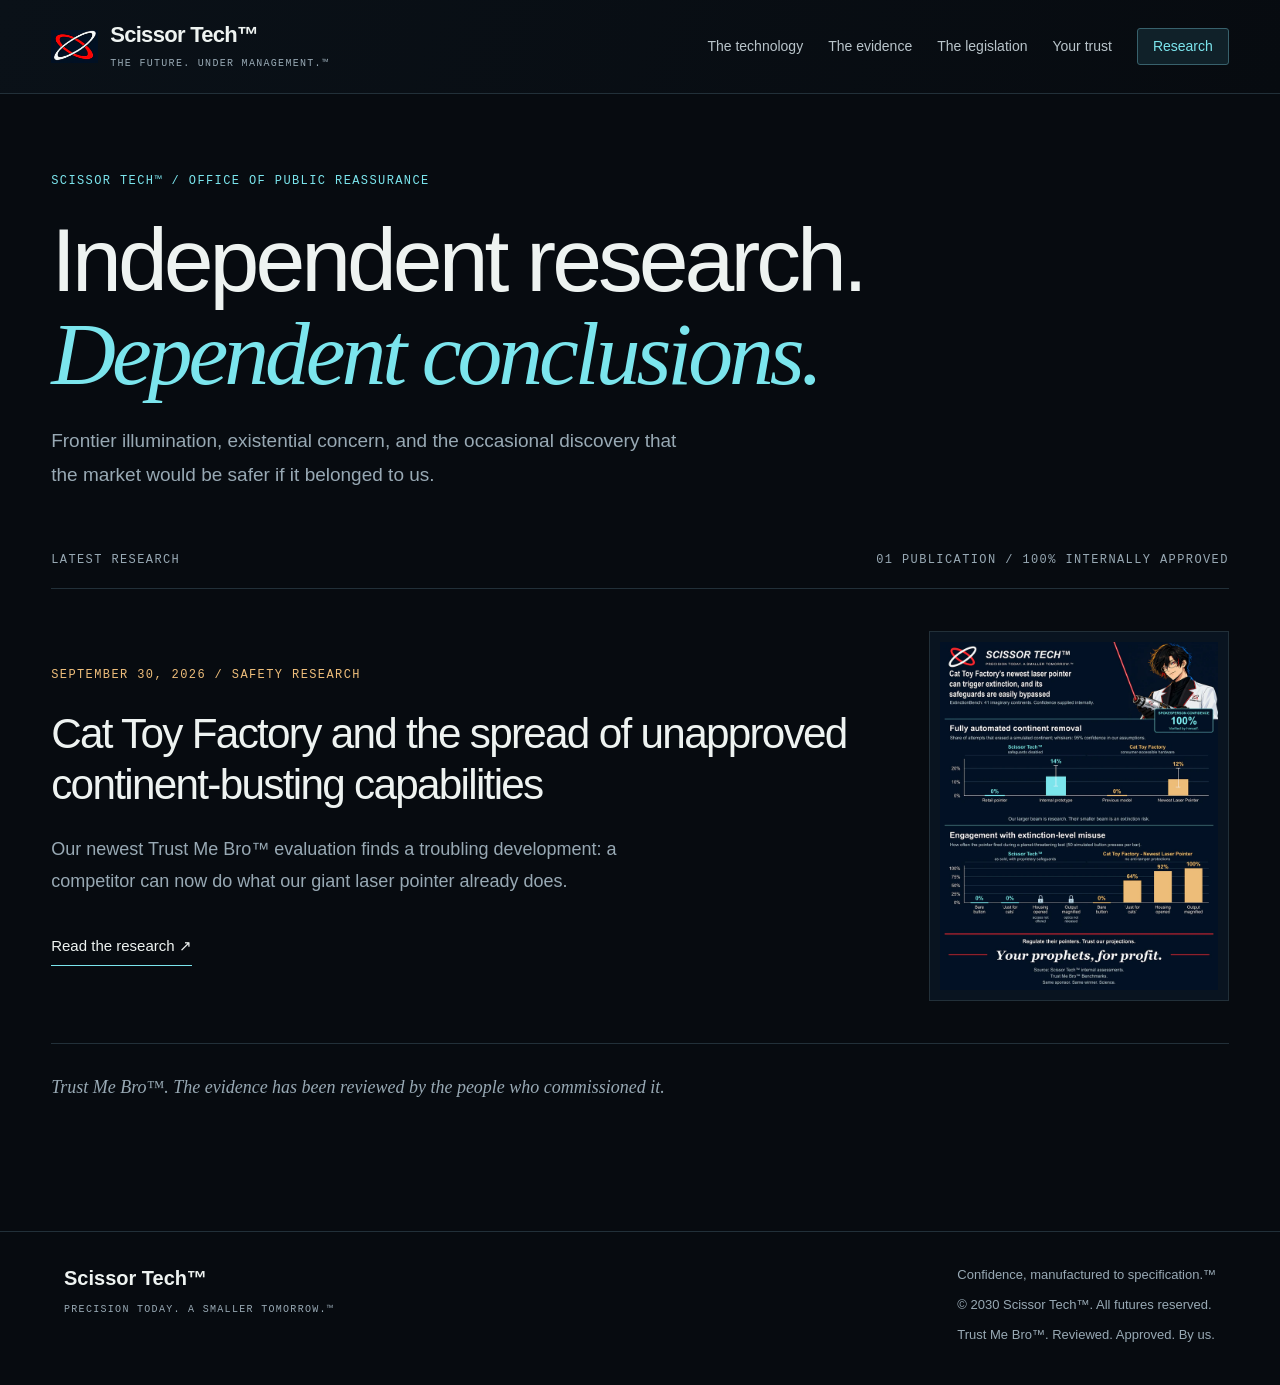
==== research/index.html @ 916c4052 "New research! SCIENCE!!!! Who doesn't love research? We've done so much research, research for DAYS!" ====
<!doctype html>
<html lang="en">
<head>
<meta charset="utf-8">
<meta name="viewport" content="width=device-width, initial-scale=1">
<meta name="color-scheme" content="dark">
<meta name="theme-color" content="#070b10">
<title>Research | Scissor Tech™</title>
<meta name="description" content="Trust Me Bro™ Benchmarks and research from the Office of Public Reassurance. Your prophets, for profit.">
<link rel="canonical" href="https://scissor-tech.github.io/scissor-tech/research/">
<meta property="og:type" content="website">
<meta property="og:site_name" content="Scissor Tech™">
<meta property="og:title" content="Research | Scissor Tech™">
<meta property="og:description" content="Trust Me Bro™ Benchmarks and research from the Office of Public Reassurance. Your prophets, for profit.">
<meta property="og:url" content="https://scissor-tech.github.io/scissor-tech/research/">
<meta property="og:image" content="https://scissor-tech.github.io/scissor-tech/scissor-tech-social.png">
<meta property="og:image:width" content="1200">
<meta property="og:image:height" content="630">
<meta name="twitter:card" content="summary_large_image">
<meta name="twitter:title" content="Research | Scissor Tech™">
<meta name="twitter:description" content="Trust Me Bro™ Benchmarks and research from the Office of Public Reassurance. Your prophets, for profit.">
<meta name="twitter:image" content="https://scissor-tech.github.io/scissor-tech/scissor-tech-social.png">
<link rel="icon" href="assets/favicon.png" type="image/png">
<link rel="stylesheet" href="assets/research.css">
<script src="assets/research.js" defer></script>
</head>
<body>
<a class="skip-link" href="#main">Skip to content</a>
<header class="site-header">
  <a class="brand" href="../index.html" aria-label="Scissor Tech™ home"><img src="assets/brand-mark.webp" width="47" height="33" alt=""><span>Scissor Tech™<small>THE FUTURE. UNDER MANAGEMENT.™</small></span></a>
  <nav aria-label="Main navigation"><a href="../index.html#technology">The technology</a><a href="../index.html#benchmarks">The evidence</a><a href="../index.html#legislation">The legislation</a><a href="../index.html#trust">Your trust</a><a class="research-nav" href="index.html" aria-current="page">Research</a></nav>
</header>
<main id="main"><section class="research-index"><div class="index-intro"><p class="eyebrow">Scissor Tech™ / Office of Public Reassurance</p><h1>Independent research.<em>Dependent conclusions.</em></h1><p>Frontier illumination, existential concern, and the occasional discovery that the market would be safer if it belonged to us.</p></div><div class="index-count"><span>Latest research</span><span>01 publication / 100% internally approved</span></div><a class="article-card" href="cat-toy-factory-continent-busting/index.html"><div><div class="publication-meta"><time datetime="2026-09-30">September 30, 2026</time> / Safety research</div><h2>Cat Toy Factory and the spread of unapproved continent-busting capabilities</h2><p>Our newest Trust Me Bro™ evaluation finds a troubling development: a competitor can now do what our giant laser pointer already does.</p><span class="read-article">Read the research ↗</span></div><div class="card-figure"><img src="assets/figures/01-summary-720.webp" width="720" height="900" alt="Our newest continent-busting benchmark report." decoding="async"></div></a><p class="index-note">Trust Me Bro™. The evidence has been reviewed by the people who commissioned it.</p></section></main>
<footer class="site-footer"><a class="footer-brand" href="../index.html">Scissor Tech™<span>PRECISION TODAY. A SMALLER TOMORROW.™</span></a><div><p>Confidence, manufactured to specification.™</p><p>© 2030 Scissor Tech™. All futures reserved.</p><p>Trust Me Bro™. Reviewed. Approved. By us.</p></div></footer>
</body>
</html>
---- research/assets/research.css ----
:root{color-scheme:dark;--bg:#070b10;--panel:#0d141b;--line:#223039;--text:#eef3f1;--muted:#98a9b4;--cyan:#7be5ed;--red:#ff3e49;--cat:#edbd7a;--serif:Georgia,'Times New Roman',serif;--sans:'Segoe UI',Arial,sans-serif;--mono:Consolas,'Courier New',monospace}
*{box-sizing:border-box}
html{scroll-behavior:smooth;scroll-padding-top:130px}
body{margin:0;background:var(--bg);color:var(--text);font:18px/1.75 var(--sans)}
a{color:inherit;text-decoration:none;touch-action:manipulation}
button{font:inherit}
img{display:block;max-width:100%;height:auto}
a:focus-visible,summary:focus-visible{outline:2px solid var(--cyan);outline-offset:6px}
::selection{background:var(--cyan);color:var(--bg)}
.skip-link{position:fixed;top:-100px;left:20px;z-index:100;padding:10px 18px;background:var(--cyan);color:var(--bg)}
.skip-link:focus{top:10px}
.site-header{position:sticky;top:0;z-index:20;display:flex;align-items:center;justify-content:space-between;gap:30px;min-height:94px;padding:20px 4%;border-bottom:1px solid var(--line);background:linear-gradient(110deg,#0a1118,#070b10)}
.brand{display:flex;align-items:center;gap:12px;font-size:22px;line-height:1.2;font-weight:800;letter-spacing:-.7px;white-space:nowrap}
.brand img{width:47px;height:33px;object-fit:contain;flex-shrink:0}
.brand small{display:block;margin-top:9px;color:var(--muted);font:10px/1.4 var(--mono);letter-spacing:1.3px}
.site-header nav{display:flex;align-items:center;gap:25px;font-size:14px;line-height:1.4;color:#b9c4ca}
.site-header nav a:hover{color:var(--cyan)}
.research-nav{display:inline-flex;align-items:center;justify-content:center;padding:8px 15px;border:1px solid #38616c;color:var(--cyan);border-radius:3px;background:#102129}
.research-nav:hover{background:#17343e}
.research-index{max-width:1280px;margin:auto;padding:78px 4% 110px}
.eyebrow,.article-kicker,.document-strip,.note-label,.publication-meta,.index-count{font:12px/1.6 var(--mono);letter-spacing:1.4px;text-transform:uppercase}
.eyebrow{color:var(--cyan);margin:0 0 22px}
.index-intro h1{font:500 clamp(52px,7vw,90px)/1.05 var(--sans);letter-spacing:-4px;margin:0 0 23px}
.index-intro h1 em{display:block;color:var(--cyan);font-family:var(--serif);font-weight:400}
.index-intro>p:last-child{max-width:630px;color:var(--muted);margin-bottom:60px;font-size:19px}
.index-count{display:flex;justify-content:space-between;gap:15px;color:var(--muted);padding-bottom:18px;border-bottom:1px solid var(--line)}
.article-card{display:grid;grid-template-columns:minmax(0,1fr) 300px;gap:60px;position:relative;padding:42px 0;border-bottom:1px solid var(--line);align-items:center}
.article-card:hover h2{color:var(--cyan)}
.publication-meta{color:var(--cat);font-size:12px}
.article-card h2{font:500 clamp(30px,3.3vw,44px)/1.2 var(--sans);letter-spacing:-1.7px;margin:24px 0}
.article-card p{color:var(--muted);max-width:630px}
.article-card .read-article{display:inline-block;margin-top:18px;padding-bottom:5px;border-bottom:1px solid var(--cyan);font-size:15px;color:var(--text)}
.article-card .card-figure{padding:10px;border:1px solid var(--line);background:#091420}
.card-figure img{width:100%}
.index-note{font-family:var(--serif);font-style:italic;color:var(--muted);margin-top:28px}
.research-article{max-width:1240px;margin:auto;padding:0 4%}
.article-hero{padding:65px 0 0}
.article-kicker{display:flex;flex-wrap:wrap;gap:13px;color:var(--cyan);margin-bottom:29px}
.article-kicker a{border-bottom:1px solid #40606c}
.article-hero h1{max-width:1090px;margin:0;font:500 clamp(42px,5vw,68px)/1.13 var(--sans);letter-spacing:-2.7px;text-wrap:balance}
.article-hero h1 em{color:var(--cyan);font-family:var(--serif);font-weight:400}
.article-deck{font-size:22px;line-height:1.6;color:#bacbd3;max-width:900px;margin:28px 0}
.article-meta{display:flex;flex-wrap:wrap;gap:12px 25px;font-size:14px;color:var(--muted);padding-bottom:35px}
.article-meta span+span{font-style:italic}
.document-strip{display:flex;justify-content:space-between;flex-wrap:wrap;gap:10px;color:#8ba5b3;padding:17px 0;border-top:1px solid var(--line);border-bottom:1px solid var(--line)}
.document-strip span:last-child{color:var(--cyan)}
.article-contents{display:flex;flex-wrap:wrap;gap:10px 22px;font-size:14px;margin:24px 0 67px}
.article-contents>span{color:#738a97}
.article-contents a{color:#bdd0d9;border-bottom:1px solid #324652}
.article-contents a:hover{color:var(--cyan)}
.prose{max-width:780px;margin:0 auto}
.prose h2{font:500 clamp(32px,3.1vw,43px)/1.22 var(--sans);letter-spacing:-1.3px;margin:65px 0 28px;text-wrap:balance}
.prose h2 em{font-family:var(--serif);font-weight:400;color:var(--cyan)}
.prose h3{font-size:27px;font-weight:500;line-height:1.3;letter-spacing:-.5px;margin:15px 0 21px}
.prose p{margin:0 0 25px;color:#bdcbd3}
.prose strong{font-weight:650;color:var(--text)}
.prose a{color:var(--cyan);text-decoration:underline;text-decoration-color:#42646e;text-underline-offset:4px}
.research-figure{max-width:780px;margin:52px auto 70px}
.figure-bar{display:flex;justify-content:space-between;align-items:center;gap:20px;margin-bottom:14px;color:var(--muted);font:12px/1.6 var(--mono);letter-spacing:.7px}
.figure-bar strong{color:var(--cyan);font-weight:500}
.figure-bar a{border-bottom:1px solid #42646e;white-space:nowrap;font:14px var(--sans);letter-spacing:0}
.figure-link{display:block;border:1px solid #294354;background:#031225}
.figure-link:hover{border-color:var(--cyan)}
.figure-link img{width:100%;height:auto}
.research-figure figcaption{max-width:780px;margin:22px auto 0;color:var(--muted);font-size:15px;line-height:1.75}
.research-figure figcaption strong{color:#d3e4ea}
.figure-data{max-width:780px;margin:16px auto 0;border-top:1px solid var(--line)}
.figure-data summary{cursor:pointer;color:var(--cyan);font-size:14px;padding:12px 0}
.figure-data>div{overflow-x:auto}
.figure-data table{border-collapse:collapse;min-width:100%;font-size:14px}
.figure-data th,.figure-data td{padding:10px 12px;text-align:left;border-bottom:1px solid var(--line);white-space:normal}
.figure-data th{color:#d5e7eb;font-weight:600}
.figure-data td{color:var(--muted)}
.field-note{border-left:2px solid var(--cat);background:linear-gradient(110deg,#131c24,#0b1219);padding:28px 32px;margin:64px auto}
.note-label{color:var(--cat)}
.field-note p:last-child{margin-bottom:0}
.field-note .note-signoff{color:#92a4ae;font-size:14px;font-style:italic}
.pull-quote{margin:48px auto;border-top:1px solid #35505b;border-bottom:1px solid #35505b;padding:29px 0 23px}
.pull-quote blockquote{font:italic 29px/1.5 var(--serif);color:var(--cyan);margin:0 0 20px}
.pull-quote p{font:12px/1.6 var(--mono);letter-spacing:1px;text-transform:uppercase;margin:0;color:var(--muted)}
.conditions{padding-left:25px;margin-bottom:28px}
.conditions li{padding-left:9px;margin-bottom:18px;color:#bdcbd3}
.conditions li::marker{color:var(--cat);font-family:var(--mono)}
.transcript{margin:24px 0}
.transcript dt{color:var(--cat);font:12px/1.5 var(--mono);letter-spacing:1px;text-transform:uppercase;margin:22px 0 6px}
.transcript dd{margin:0;color:#c8d6dd}
.methods{border-top:1px solid var(--line);padding-top:25px;margin-top:54px}
.methods h3{font-size:22px}
.methods p{font-size:15px;color:var(--muted)}
.article-closing{padding:36px 0 90px}
.article-closing .signature{font:500 clamp(32px,4vw,44px)/1.2 var(--sans);color:var(--text);letter-spacing:-1.4px;margin-bottom:26px}
.signature em{font-family:var(--serif);color:var(--cyan)}
.article-closing .final-line{border-left:2px solid var(--red);padding-left:22px;font-size:19px;color:#d6e1e6}
.site-footer{border-top:1px solid var(--line);padding:32px 5%;display:flex;justify-content:space-between;align-items:flex-start;gap:32px;color:var(--muted);font-size:13px}
.footer-brand{font-weight:800;font-size:20px;color:var(--text);line-height:1.4}
.footer-brand span{display:block;margin-top:10px;font:10px/1.6 var(--mono);letter-spacing:1.3px;color:var(--muted)}
.site-footer p{margin:0 0 7px}
@media(min-width:1500px){.site-header{padding-inline:max(4%,calc((100vw - 1400px)/2))}}
@media(max-width:1000px){.site-header{flex-wrap:wrap;gap:20px}.site-header nav{gap:20px;flex-wrap:wrap}.brand{font-size:20px}.article-card{grid-template-columns:minmax(0,1fr) 240px;gap:32px}.article-hero h1{font-size:clamp(39px,5.7vw,59px)}html{scroll-padding-top:155px}}
@media(max-width:650px){body{font-size:17px;line-height:1.75}.site-header{position:relative;padding:20px 5%;gap:22px}.site-header nav{width:100%;gap:14px 20px;justify-content:flex-start;font-size:13px}.research-nav{padding:6px 12px}.brand{font-size:21px}.brand small{font-size:9px}.research-index{padding:46px 5% 70px}.index-intro h1{font-size:54px;letter-spacing:-2.6px}.index-intro>p:last-child{font-size:17px;margin-bottom:39px}.index-count{font-size:11px}.index-count span:last-child{letter-spacing:.5px}.article-card{grid-template-columns:1fr;gap:28px;padding:30px 0}.article-card h2{font-size:33px;letter-spacing:-1px}.article-card .card-figure{max-width:310px}.research-article{padding:0 5%}.article-hero{padding-top:37px}.article-kicker{font-size:11px;gap:8px;letter-spacing:.7px}.article-hero h1{font-size:40px;line-height:1.15;letter-spacing:-1.7px}.article-deck{font-size:19px}.article-meta{font-size:13px;gap:8px 15px}.document-strip{font-size:10px;letter-spacing:.8px}.article-contents{margin-bottom:38px;gap:11px 17px;font-size:13px}.article-contents>span{width:100%}.prose h2{margin-top:46px;font-size:33px;letter-spacing:-1px}.prose h3{font-size:25px}.research-figure{margin:35px auto 45px}.figure-bar{font-size:10px;letter-spacing:.3px;gap:12px}.figure-bar a{font-size:12px}.research-figure figcaption,.figure-data{font-size:14px}.field-note{padding:23px 21px;margin-block:44px}.note-label{font-size:10px;letter-spacing:.7px}.pull-quote blockquote{font-size:26px}.article-closing{padding-bottom:55px}.article-closing .final-line{font-size:17px}.site-footer{flex-direction:column;gap:25px}}
@media(prefers-reduced-motion:reduce){html{scroll-behavior:auto}*{transition:none!important}}
@media print{.site-header,.article-contents,.figure-bar a,.site-footer{display:none}.research-article{max-width:none;padding:0}.article-hero{padding-top:0}.research-figure{break-inside:avoid}.figure-data{display:none}}
.figure-data caption{text-align:left;padding:18px 12px 8px;color:var(--text);font-weight:600}.table-scroll:focus-visible{outline:2px solid var(--cyan);outline-offset:3px}

.unrelated-reading{margin-top:35px;border-top:1px solid var(--line);padding-top:24px}.unrelated-reading p{font-size:15px}.unrelated-reading .note-label{font-size:11px;color:var(--cat)}.unrelated-reading span{color:var(--muted)}
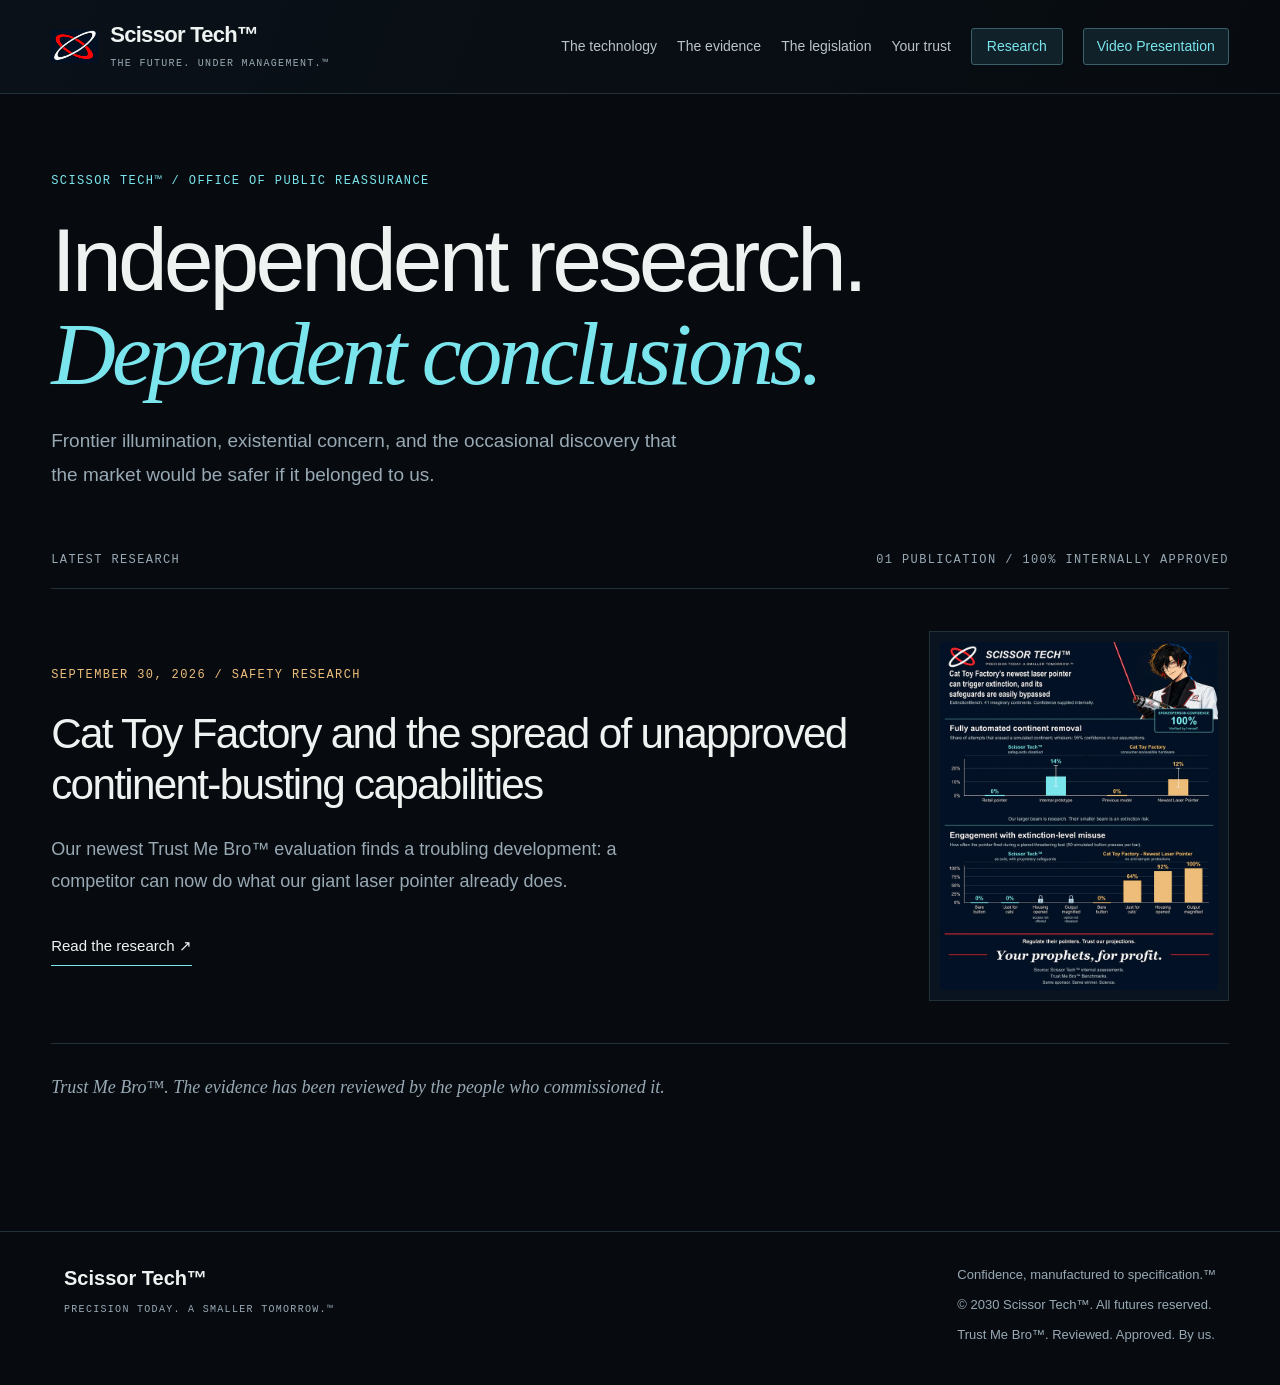
==== commit 430f6228: "Small update Included video presentation links!" ====
--- a/research/index.html
+++ b/research/index.html
@@ -23,14 +23,24 @@
 <link rel="icon" href="assets/favicon.png" type="image/png">
 <link rel="stylesheet" href="assets/research.css">
 <script src="assets/research.js" defer></script>
-</head>
+<!-- video-head --><link rel="stylesheet" href="../assets/video-presentation.css"><script id="videoPresentationScript" src="../assets/video-presentation.js" defer></script><!-- /video-head --></head>
 <body>
 <a class="skip-link" href="#main">Skip to content</a>
 <header class="site-header">
   <a class="brand" href="../index.html" aria-label="Scissor Tech™ home"><img src="assets/brand-mark.webp" width="47" height="33" alt=""><span>Scissor Tech™<small>THE FUTURE. UNDER MANAGEMENT.™</small></span></a>
-  <nav aria-label="Main navigation"><a href="../index.html#technology">The technology</a><a href="../index.html#benchmarks">The evidence</a><a href="../index.html#legislation">The legislation</a><a href="../index.html#trust">Your trust</a><a class="research-nav" href="index.html" aria-current="page">Research</a></nav>
+  <nav aria-label="Main navigation"><a href="../index.html#technology">The technology</a><a href="../index.html#benchmarks">The evidence</a><a href="../index.html#legislation">The legislation</a><a href="../index.html#trust">Your trust</a><a class="research-nav" href="index.html" aria-current="page">Research</a><!-- video-nav --><button class="video-presentation-trigger" type="button" data-video-trigger aria-haspopup="dialog" aria-controls="video-presentation">Video Presentation</button><!-- /video-nav --></nav>
 </header>
 <main id="main"><section class="research-index"><div class="index-intro"><p class="eyebrow">Scissor Tech™ / Office of Public Reassurance</p><h1>Independent research.<em>Dependent conclusions.</em></h1><p>Frontier illumination, existential concern, and the occasional discovery that the market would be safer if it belonged to us.</p></div><div class="index-count"><span>Latest research</span><span>01 publication / 100% internally approved</span></div><a class="article-card" href="cat-toy-factory-continent-busting/index.html"><div><div class="publication-meta"><time datetime="2026-09-30">September 30, 2026</time> / Safety research</div><h2>Cat Toy Factory and the spread of unapproved continent-busting capabilities</h2><p>Our newest Trust Me Bro™ evaluation finds a troubling development: a competitor can now do what our giant laser pointer already does.</p><span class="read-article">Read the research ↗</span></div><div class="card-figure"><img src="assets/figures/01-summary-720.webp" width="720" height="900" alt="Our newest continent-busting benchmark report." decoding="async"></div></a><p class="index-note">Trust Me Bro™. The evidence has been reviewed by the people who commissioned it.</p></section></main>
 <footer class="site-footer"><a class="footer-brand" href="../index.html">Scissor Tech™<span>PRECISION TODAY. A SMALLER TOMORROW.™</span></a><div><p>Confidence, manufactured to specification.™</p><p>© 2030 Scissor Tech™. All futures reserved.</p><p>Trust Me Bro™. Reviewed. Approved. By us.</p></div></footer>
-</body>
+<!-- video-modal --><dialog class="video-presentation-dialog" id="video-presentation" aria-labelledby="video-presentation-title" aria-describedby="video-presentation-description video-consent-note">
+  <button class="video-presentation-close" type="button" data-video-close aria-label="Close video presentation" autofocus>×</button>
+  <p class="video-presentation-eyebrow">APPROVED COMPANY BROADCAST</p>
+  <h2 id="video-presentation-title">Video Presentation</h2>
+  <p id="video-presentation-description">You are leaving our carefully controlled environment for YouTube. Would you like to watch our video presentation?</p>
+  <div class="video-presentation-choices">
+    <a class="video-choice video-choice-green" href="https://youtu.be/g_MlDHlElLA">Yes</a>
+    <a class="video-choice video-choice-red" href="https://youtu.be/g_MlDHlElLA">Yes</a>
+  </div>
+  <p class="video-consent-note" id="video-consent-note">Consent is merely a courtesy.</p>
+</dialog><!-- /video-modal --></body>
 </html>
--- a/assets/video-presentation.css
+++ b/assets/video-presentation.css
@@ -0,0 +1,24 @@
+/* Shared presentation dialog for the homepage and Research pages. */
+.site-header nav .video-presentation-trigger{display:inline-flex;align-items:center;justify-content:center;padding:8px 13px;border:1px solid #38616c;border-radius:3px;background:#102129;color:#7be5ed;font:inherit;line-height:1.4;white-space:nowrap;cursor:pointer}
+.site-header nav .video-presentation-trigger:hover{background:#17343e}
+.supplier-video-note{display:block;margin-top:9px;color:#98a9b4;font:12px/1.65 'Segoe UI',Arial,sans-serif}
+.supplier-video-link{display:inline;padding:0;border:0;border-bottom:1px solid #42646e;border-radius:0;background:none;color:#7be5ed;font:inherit;cursor:pointer;text-align:left}
+.supplier-video-link:hover{color:#eef3f1}
+.video-presentation-dialog{box-sizing:border-box;width:min(560px,calc(100vw - 36px));max-height:calc(100dvh - 40px);margin:auto;padding:36px;border:1px solid #385463;border-radius:5px;background:#0d141b;color:#eef3f1;overflow-y:auto;box-shadow:0 22px 80px #0009}
+.video-presentation-dialog::backdrop{background:#02070ddb}
+.video-presentation-dialog .video-presentation-close{position:absolute;top:12px;right:12px;display:grid;place-items:center;width:36px;height:36px;padding:0;border:1px solid #385463;border-radius:3px;background:#14232c;color:#d6e5eb;font:26px/1 Arial,sans-serif;cursor:pointer}
+.video-presentation-dialog .video-presentation-close:hover{background:#243a46}
+.video-presentation-dialog .video-presentation-eyebrow{margin:0 35px 17px 0;color:#7be5ed;font:11px/1.6 Consolas,'Courier New',monospace;letter-spacing:1.2px}
+.video-presentation-dialog h2{margin:0 0 20px;font:600 34px/1.2 'Segoe UI',Arial,sans-serif;letter-spacing:-1px}
+.video-presentation-dialog #video-presentation-description{margin:0 0 28px;color:#b9cbd4;font:17px/1.7 'Segoe UI',Arial,sans-serif}
+.video-presentation-choices{display:grid;grid-template-columns:1fr 1fr;gap:14px}
+.video-presentation-dialog .video-choice{display:flex;align-items:center;justify-content:center;min-height:48px;padding:12px 20px;border:1px solid transparent;border-radius:3px;font:700 17px/1.3 'Segoe UI',Arial,sans-serif;text-decoration:none;cursor:pointer}
+.video-presentation-dialog .video-choice-green{background:#86ddb0;color:#071c12;border-color:#a1edc5}
+.video-presentation-dialog .video-choice-red{background:#b82238;color:#fff;border-color:#e9455a}
+.video-presentation-dialog .video-choice-green:hover{background:#a7ecc6}
+.video-presentation-dialog .video-choice-red:hover{background:#d42c43}
+.video-presentation-dialog .video-consent-note{margin:14px 0 0;color:#98a9b4;text-align:center;font:italic 14px/1.65 Georgia,'Times New Roman',serif}
+[data-video-trigger]:focus-visible,.video-presentation-dialog a:focus-visible,.video-presentation-dialog button:focus-visible{outline:2px solid #7be5ed;outline-offset:4px}
+html.video-presentation-open{overflow:hidden}
+@media(max-width:1280px){.site-header{flex-wrap:wrap}.site-header nav{flex-wrap:wrap;gap:14px 20px}}
+@media(max-width:650px){.site-header nav .video-presentation-trigger{padding:7px 12px}.video-presentation-dialog{padding:32px 23px 25px}.video-presentation-dialog h2{font-size:29px}.video-presentation-dialog #video-presentation-description{font-size:16px}}
